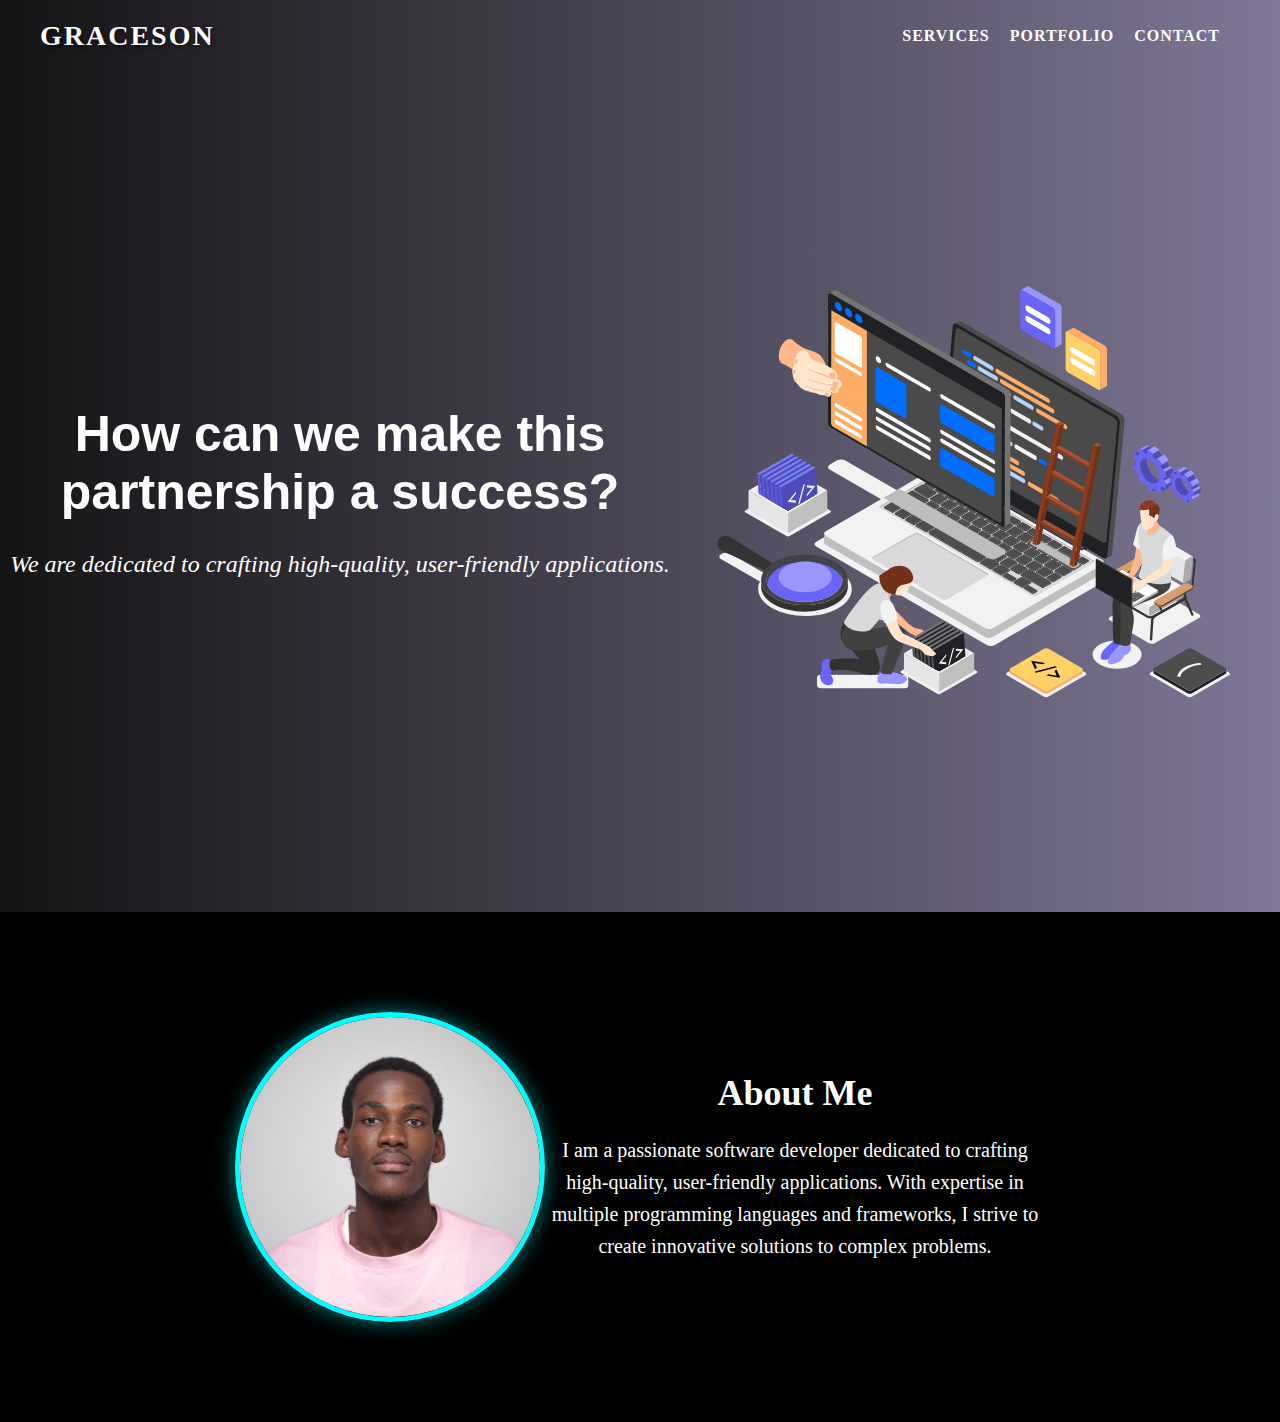
==== index.html @ 37f05775 "first commit" ====
<!DOCTYPE html>
<html lang="en">
  <head>
    <meta charset="UTF-8" />
    <meta name="viewport" content="width=device-width, initial-scale=1.0" />
    <title>Software Development Company</title>
    <link rel="stylesheet" href="style.css" />
  </head>
  <body>
    <header>
      <div class="logo">Graceson</div>
      <nav>
        <ul>
          <li><a href="#services">Services</a></li>
          <li><a href="#portfolio">Portfolio</a></li>
          <li><a href="#contact">Contact</a></li>
        </ul>
      </nav>
    </header>

    <section class="hero">
      <div class="hero-content">
        <div class="hero-text">
          <h1>How can we make this partnership a success?</h1>
          <p>
            We are dedicated to crafting high-quality, user-friendly
            applications.
          </p>
        </div>

        <img
          src="./images/26760925_2112.i301.031.S.m004.c13.UI and UX designers concepts isometric composition.svg"
          alt=""
        />
      </div>
    </section>

    <section class="about">
      <div class="about-container">
        <div class="about-content">
          <div class="about-text">
            <h2>About Me</h2>
            <p>
              I am a passionate software developer dedicated to crafting
              high-quality, user-friendly applications. With expertise in
              multiple programming languages and frameworks, I strive to create
              innovative solutions to complex problems.
            </p>
          </div>
          <div class="about-image">
            <img src="./images/zz-5 copy.jpg" alt="About Image" />
          </div>
        </div>
      </div>
    </section>

    <script src="./script.js"></script>
  </body>
</html>
---- style.css ----
body,
ul {
  margin: 0;
  padding: 0;
}

header {
  background: linear-gradient(to right, #141314, #7f7796);
  color: #fff;
  padding: 20px 40px;
  display: flex;
  align-items: center;
}

.logo {
  font-family: "Playfair Display", serif;
  font-size: 28px;
  font-weight: bold;
  text-transform: uppercase;
  letter-spacing: 2px;
  margin-right: auto;
  color: #fff;
  text-shadow: 2px 2px 4px rgba(0, 0, 0, 0.5);
  transition: color 0.3s ease, font-size 0.3s ease;
}

.logo:hover {
  color: #c0c0c0;
  font-size: 30px;
}

nav {
  margin-left: auto;
}

nav ul {
  list-style-type: none;
  display: flex;
}

nav ul li {
  margin-right: 20px;
}

nav ul li a {
  color: #fff;
  text-decoration: none;
  font-family: "Times New Roman", Times, serif;
  font-size: 16px;
  font-weight: bold;
  text-transform: uppercase;
  letter-spacing: 1px;
  transition: color 0.3s ease;
}

nav ul li a:hover {
  color: #c0c0c0;
}

.hero {
  background: linear-gradient(to right, #141314, #7f7796);
  color: #fff;
  padding: 120px 0;
  text-align: center;
  position: relative;
}

.hero-content {
  position: relative;
  z-index: 1;
  display: flex;
  align-items: center;
}

.hero-content h1 {
  font-size: 50px;
  font-weight: bold;
  font-family: "Gill Sans", "Gill Sans MT", Calibri, "Trebuchet MS", sans-serif;
  margin-bottom: 20px;
}

.hero-content p {
  font-size: 24px;
  font-style: italic;
  line-height: 1.6;
  margin-bottom: 30px;
}

.hero-content img {
  object-fit: contain;
  width: 600px;
  height: 600px;
}

.about {
  background-color: #000000;
  color: #fff;
  padding: 100px 0;
}

.about-container {
  max-width: 1200px;
  margin: 0 auto;
  display: flex;
  justify-content: center;
}

.about-content {
  display: flex;
  align-items: center;
  justify-content: space-between;
  flex-direction: row-reverse;
}

.about-text {
  max-width: 500px;
  text-align: center;
}

.about-text h2 {
  font-size: 36px;
  margin-bottom: 20px;
}

.about-text p {
  font-size: 20px;
  line-height: 1.6;
  margin-bottom: 30px;
}

.about-image {
  width: 300px;
  height: 300px;
  overflow: hidden;
  border-radius: 50%;
  border: 5px solid #00ffff;
  box-shadow: 0 0 20px rgba(0, 255, 255, 0.5);
}

.about-image img {
  width: 100%;
  height: 100%;
  object-fit: cover;
}

/* Media Query for screens with a minimum width of 1281 pixels */
@media only screen and (min-width: 1281px) {
  /* Add styles for screens with a width of 1281px or larger */
}

/* Media Query for screens with a width between 1025px and 1280px */
@media only screen and (min-width: 1025px) and (max-width: 1280px) {
  /* Add styles for screens with a width between 1025px and 1280px */
}

/* Media Query for screens with a width between 768px and 1024px */
@media only screen and (min-width: 768px) and (max-width: 1024px) {
  /* Add styles for screens with a width between 768px and 1024px */
}

/* Media Query for screens with a width between 768px and 1024px in landscape orientation */
@media (min-width: 768px) and (max-width: 1024px) and (orientation: landscape) {
  /* Add styles for screens with a width between 768px and 1024px in landscape orientation */
}

/* Media Query for screens with a width between 481px and 767px */
@media only screen and (min-width: 481px) and (max-width: 767px) {
  header {
    padding: 20px 10px; /* Adjust padding for smaller screens */
  }
}

/* Media Query for screens with a width between 320px and 480px */
@media only screen and (min-width: 320px) and (max-width: 480px) {
  header {
    flex-direction: column;
    align-items: flex-start;
    padding: 20px;
  }
}
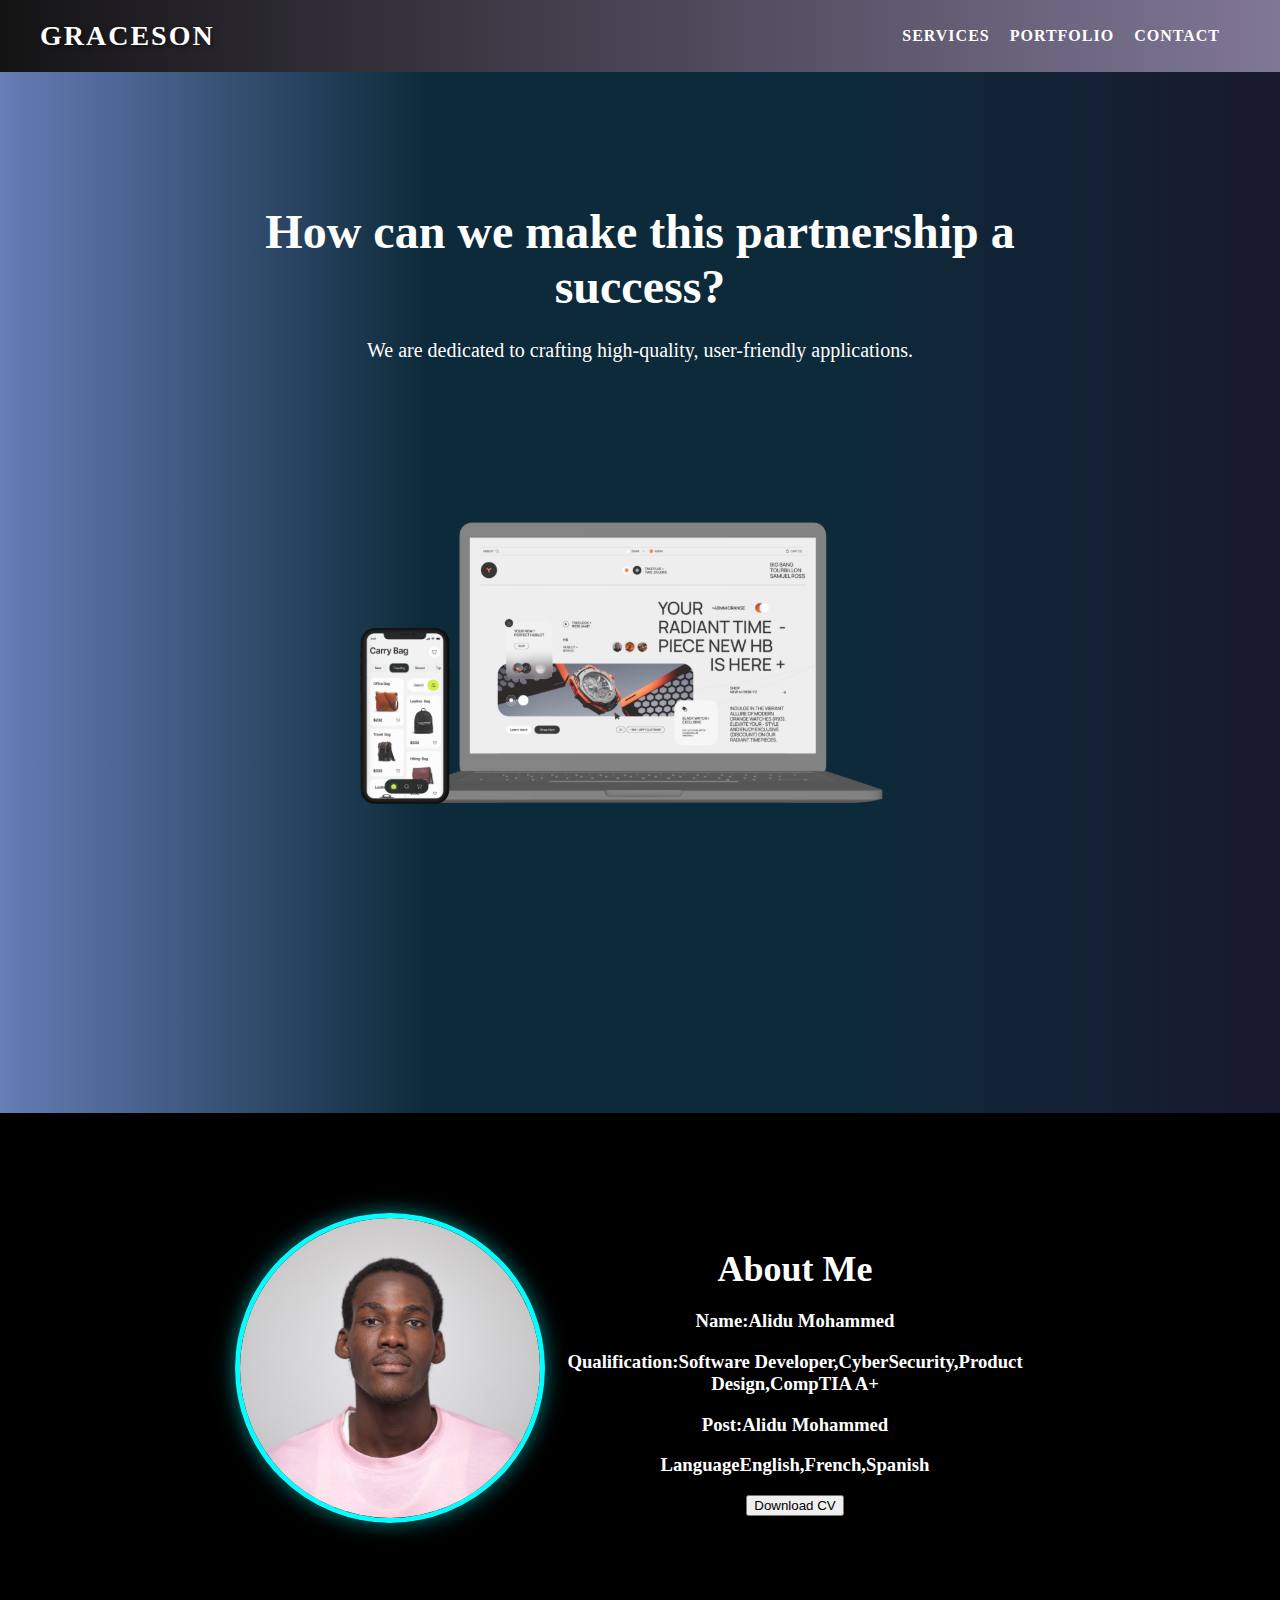
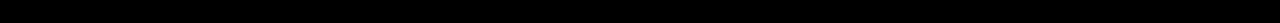
==== commit dfccc7a8: ""second commit"" ====
--- a/index.html
+++ b/index.html
@@ -27,11 +27,10 @@
             applications.
           </p>
         </div>
-
-        <img
-          src="./images/26760925_2112.i301.031.S.m004.c13.UI and UX designers concepts isometric composition.svg"
-          alt=""
-        />
+        <div class="hero-image">
+          <img src="./images/Rectangle.svg" alt="">
+        <img src="./images/Rectangle (1).svg" alt="" id="img1">
+        </div>
       </div>
     </section>
 
@@ -40,6 +39,12 @@
         <div class="about-content">
           <div class="about-text">
             <h2>About Me</h2>
+            <h3><Span>Name:</Span>Alidu Mohammed</h3>
+            <h3><Span>Qualification:</Span>Software Developer,CyberSecurity,Product Design,CompTIA A+</h3>
+            <h3><Span>Post:</Span>Alidu Mohammed</h3>
+            <h3><Span>Language</Span>English,French,Spanish</h3>
+            <button>Download CV</button>
+
             <p>
               I am a passionate software developer dedicated to crafting
               high-quality, user-friendly applications. With expertise in
@@ -47,6 +52,7 @@
               innovative solutions to complex problems.
             </p>
           </div>
+
           <div class="about-image">
             <img src="./images/zz-5 copy.jpg" alt="About Image" />
           </div>
--- a/style.css
+++ b/style.css
@@ -58,38 +58,55 @@
 }
 
 .hero {
-  background: linear-gradient(to right, #141314, #7f7796);
-  color: #fff;
-  padding: 120px 0;
+  background: linear-gradient(
+    to right,
+    #667db6,
+    #0d2a3a,
+    #0d2a3a,
+    #19192e
+  ); 
+  color: #fff; 
+  padding: 100px 0;
   text-align: center;
   position: relative;
 }
 
 .hero-content {
+  max-width: 800px;
+  margin: 0 auto;
   position: relative;
   z-index: 1;
-  display: flex;
-  align-items: center;
 }
 
 .hero-content h1 {
-  font-size: 50px;
+  font-size: 48px;
   font-weight: bold;
-  font-family: "Gill Sans", "Gill Sans MT", Calibri, "Trebuchet MS", sans-serif;
   margin-bottom: 20px;
 }
 
 .hero-content p {
-  font-size: 24px;
-  font-style: italic;
+  font-size: 20px;
   line-height: 1.6;
-  margin-bottom: 30px;
+  margin-bottom: 40px;
+}
+
+.hero-content .hero-image {
+  display: flex;
+  justify-content: center;
 }
 
 .hero-content img {
-  object-fit: contain;
-  width: 600px;
-  height: 600px;
+  max-width: 85%;
+  height: auto;
+  margin: 0 5px;
+}
+
+.hero-content #img1 {
+  max-width: 30%;
+  position: absolute;
+  top: 50%;
+  left: 5%;
+  z-index: 1;
 }
 
 .about {
@@ -99,7 +116,7 @@
 }
 
 .about-container {
-  max-width: 1200px;
+  max-width: 1250px;
   margin: 0 auto;
   display: flex;
   justify-content: center;
@@ -113,8 +130,10 @@
 }
 
 .about-text {
+  max-height: 300px;
   max-width: 500px;
   text-align: center;
+  overflow: auto;
 }
 
 .about-text h2 {
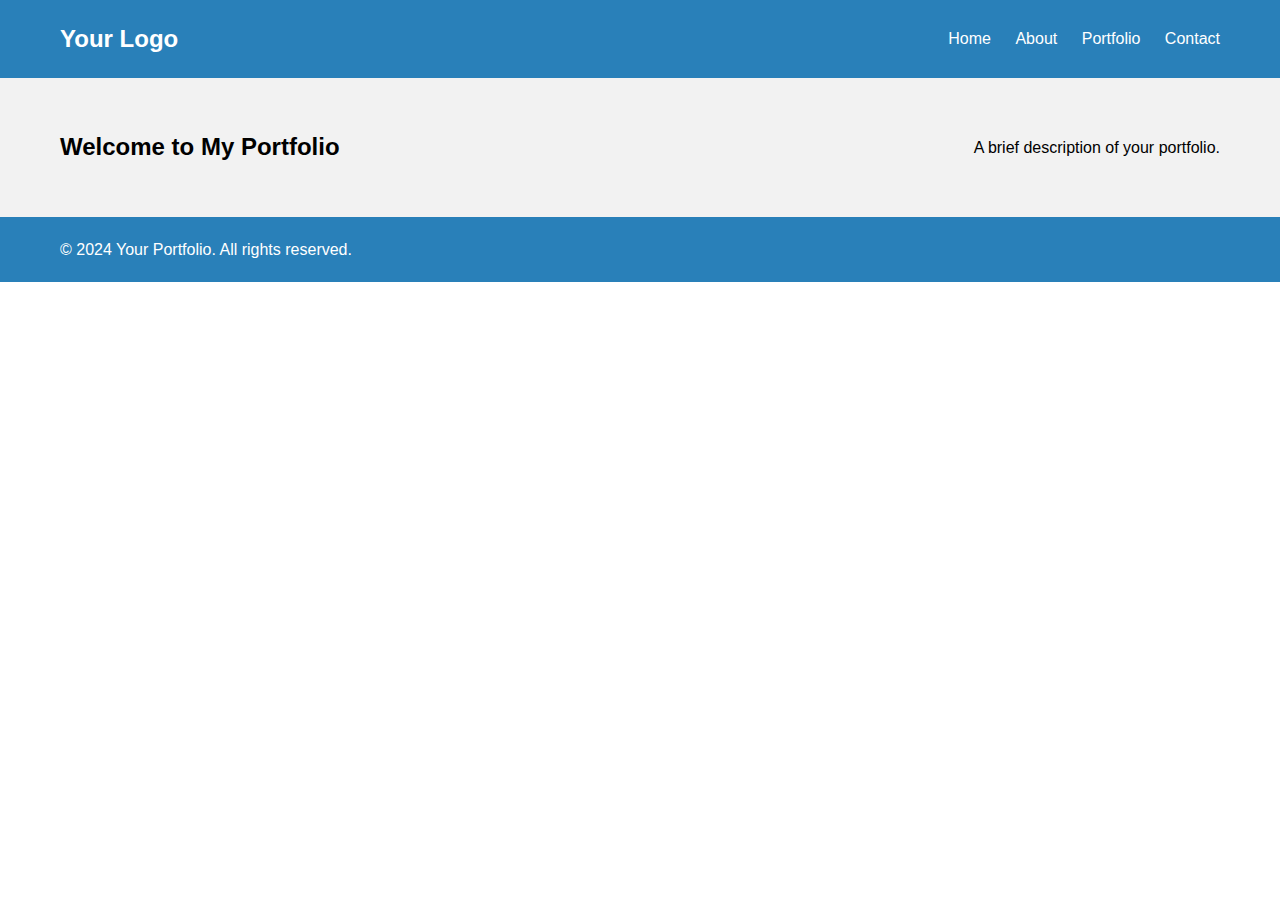
==== commit c50928de: ""Fourth commit"" ====
--- a/index.html
+++ b/index.html
@@ -1,65 +1,38 @@
 <!DOCTYPE html>
 <html lang="en">
-  <head>
-    <meta charset="UTF-8" />
-    <meta name="viewport" content="width=device-width, initial-scale=1.0" />
-    <title>Software Development Company</title>
-    <link rel="stylesheet" href="style.css" />
-  </head>
-  <body>
-    <header>
-      <div class="logo">Graceson</div>
-      <nav>
-        <ul>
-          <li><a href="#services">Services</a></li>
-          <li><a href="#portfolio">Portfolio</a></li>
-          <li><a href="#contact">Contact</a></li>
-        </ul>
-      </nav>
-    </header>
+<head>
+    <meta charset="UTF-8">
+    <meta name="viewport" content="width=device-width, initial-scale=1.0">
+    <title>Your Portfolio</title>
+    <link rel="stylesheet" href="styles.css">
+</head>
+<body>
+  <header>
+    <div class="container">
+        <a href="#" class="logo">Your Logo</a>
+        <nav>
+            <ul>
+                <li><a href="#home">Home</a></li>
+                <li><a href="#about">About</a></li>
+                <li><a href="#portfolio">Portfolio</a></li>
+                <li><a href="#contact">Contact</a></li>
+            </ul>
+        </nav>
+    </div>
+</header>
+
 
     <section class="hero">
-      <div class="hero-content">
-        <div class="hero-text">
-          <h1>How can we make this partnership a success?</h1>
-          <p>
-            We are dedicated to crafting high-quality, user-friendly
-            applications.
-          </p>
+        <div class="container">
+            <h2>Welcome to My Portfolio</h2>
+            <p>A brief description of your portfolio.</p>
         </div>
-        <div class="hero-image">
-          <img src="./images/Rectangle.svg" alt="">
-        <img src="./images/Rectangle (1).svg" alt="" id="img1">
-        </div>
-      </div>
     </section>
 
-    <section class="about">
-      <div class="about-container">
-        <div class="about-content">
-          <div class="about-text">
-            <h2>About Me</h2>
-            <h3><Span>Name:</Span>Alidu Mohammed</h3>
-            <h3><Span>Qualification:</Span>Software Developer,CyberSecurity,Product Design,CompTIA A+</h3>
-            <h3><Span>Post:</Span>Alidu Mohammed</h3>
-            <h3><Span>Language</Span>English,French,Spanish</h3>
-            <button>Download CV</button>
-
-            <p>
-              I am a passionate software developer dedicated to crafting
-              high-quality, user-friendly applications. With expertise in
-              multiple programming languages and frameworks, I strive to create
-              innovative solutions to complex problems.
-            </p>
-          </div>
-
-          <div class="about-image">
-            <img src="./images/zz-5 copy.jpg" alt="About Image" />
-          </div>
+    <footer>
+        <div class="container">
+            <p>&copy; 2024 Your Portfolio. All rights reserved.</p>
         </div>
-      </div>
-    </section>
-
-    <script src="./script.js"></script>
-  </body>
+    </footer>
+</body>
 </html>
--- a/styles.css
+++ b/styles.css
@@ -0,0 +1,99 @@
+/* Reset and Global Styles */
+* {
+    box-sizing: border-box;
+    margin: 0;
+    padding: 0;
+}
+
+body {
+    font-family: Arial, sans-serif;
+    line-height: 1.6;
+}
+
+header {
+    background-color: #2980b9; /* Calming shade of blue */
+    color: #fff;
+    padding: 20px 0;
+}
+
+.container {
+    display: flex;
+    justify-content: space-between;
+    align-items: center;
+    max-width: 1200px;
+    margin: 0 auto;
+    padding: 0 20px;
+}
+
+.logo {
+    font-size: 24px;
+    font-weight: bold;
+    color: #fff;
+    text-decoration: none;
+}
+
+nav ul {
+    list-style-type: none;
+    margin: 0;
+    padding: 0;
+}
+
+nav ul li {
+    display: inline;
+    margin-right: 20px;
+}
+
+nav ul li:last-child {
+    margin-right: 0;
+}
+
+nav ul li a {
+    color: #fff;
+    text-decoration: none;
+    font-size: 16px;
+    transition: color 0.3s ease;
+}
+
+nav ul li a:hover {
+    color: #ccc;
+}
+
+/* Responsive Navigation */
+@media (max-width: 768px) {
+    .container {
+        flex-direction: column;
+        align-items: flex-start;
+    }
+
+    .logo {
+        margin-bottom: 10px;
+    }
+
+    nav {
+        margin-top: 20px;
+    }
+
+    nav ul {
+        display: flex;
+        flex-direction: column;
+    }
+
+    nav ul li {
+        margin-right: 0;
+        margin-bottom: 10px;
+    }
+}
+
+
+.hero {
+    background-color: #f2f2f2;
+    padding: 50px 0;
+    text-align: center;
+}
+
+footer {
+    background-color: #2980b9; /* Calming shade of blue */
+    color: #fff;
+    padding: 20px 0;
+    text-align: center;
+}
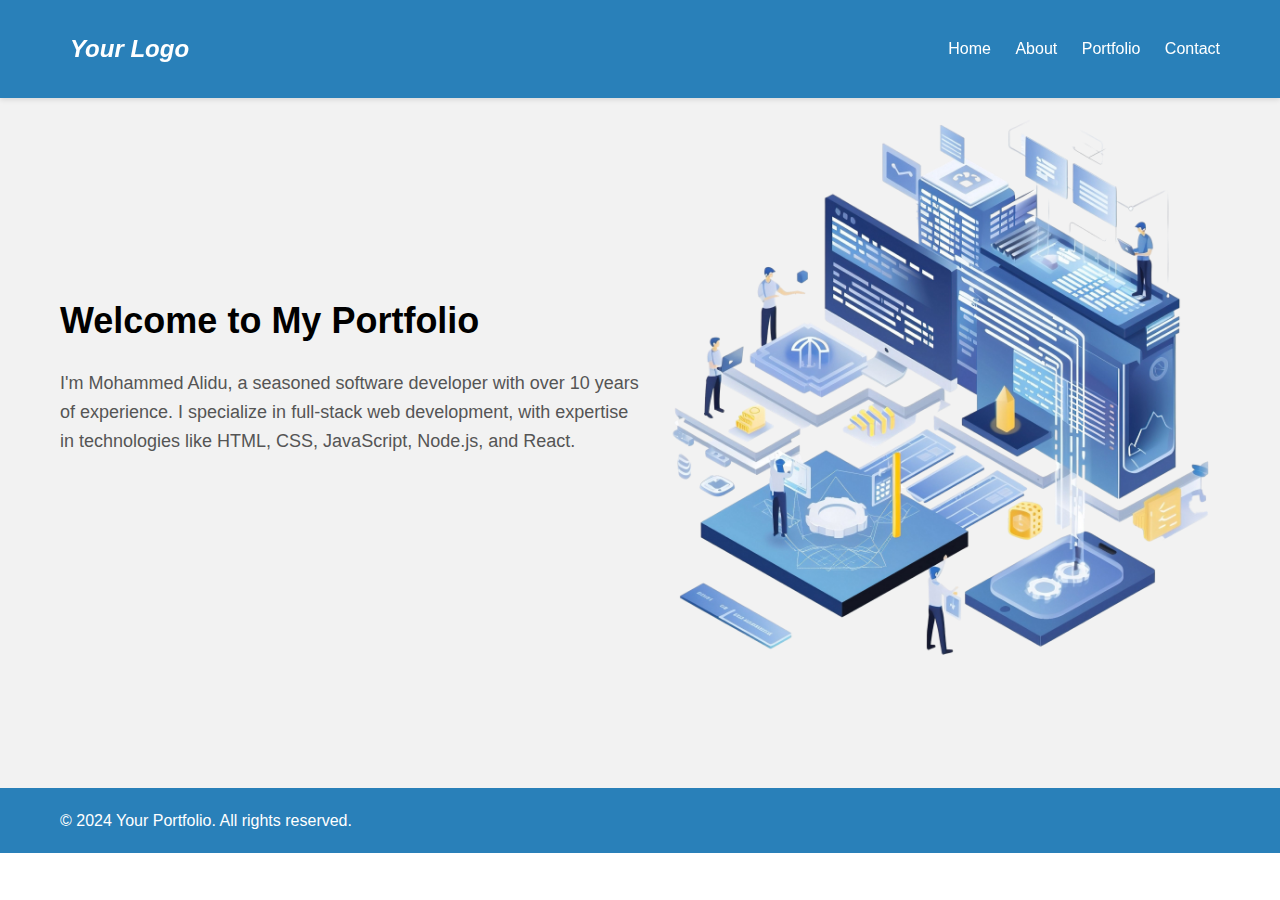
==== commit 2dd61c88: ""fifth commit"" ====
--- a/index.html
+++ b/index.html
@@ -1,38 +1,47 @@
 <!DOCTYPE html>
 <html lang="en">
-<head>
-    <meta charset="UTF-8">
-    <meta name="viewport" content="width=device-width, initial-scale=1.0">
+  <head>
+    <meta charset="UTF-8" />
+    <meta name="viewport" content="width=device-width, initial-scale=1.0" />
     <title>Your Portfolio</title>
-    <link rel="stylesheet" href="styles.css">
-</head>
-<body>
-  <header>
-    <div class="container">
+    <link rel="stylesheet" href="styles.css" />
+  </head>
+  <body>
+    <header>
+      <div class="container">
         <a href="#" class="logo">Your Logo</a>
         <nav>
-            <ul>
-                <li><a href="#home">Home</a></li>
-                <li><a href="#about">About</a></li>
-                <li><a href="#portfolio">Portfolio</a></li>
-                <li><a href="#contact">Contact</a></li>
-            </ul>
+          <ul>
+            <li><a href="#home">Home</a></li>
+            <li><a href="#about">About</a></li>
+            <li><a href="#portfolio">Portfolio</a></li>
+            <li><a href="#contact">Contact</a></li>
+          </ul>
         </nav>
-    </div>
-</header>
-
+      </div>
+    </header>
 
     <section class="hero">
-        <div class="container">
-            <h2>Welcome to My Portfolio</h2>
-            <p>A brief description of your portfolio.</p>
+      <div class="container">
+        <div class="hero-content">
+          <h1>Welcome to My Portfolio</h1>
+          <p>
+            I'm Mohammed Alidu, a seasoned software developer with over 10 years
+            of experience. I specialize in full-stack web development, with
+            expertise in technologies like HTML, CSS, JavaScript, Node.js, and
+            React.
+          </p>
         </div>
+        <div class="hero-image">
+          <img src="./images/—Pngtree—software development isometric web concept_14702093.png" alt="Developer Image" />
+        </div>
+      </div>
     </section>
 
     <footer>
-        <div class="container">
-            <p>&copy; 2024 Your Portfolio. All rights reserved.</p>
-        </div>
+      <div class="container">
+        <p>&copy; 2024 Your Portfolio. All rights reserved.</p>
+      </div>
     </footer>
-</body>
+  </body>
 </html>
--- a/styles.css
+++ b/styles.css
@@ -6,14 +6,24 @@
 }
 
 body {
-    font-family: Arial, sans-serif;
+    font-family: 'Segoe UI', Tahoma, Geneva, Verdana, sans-serif; /* Cohesive font family */
+    font-size: 16px; /* Cohesive font size */
+    font-weight: 400; /* Cohesive font weight */
+    font-style: normal; /* Cohesive font style */
     line-height: 1.6;
 }
 
+/* Header Styles */
 header {
+    position: fixed; /* Fixed position */
+    top: 0;
+    left: 0;
+    width: 100%;
     background-color: #2980b9; /* Calming shade of blue */
     color: #fff;
     padding: 20px 0;
+    box-shadow: 0 2px 5px rgba(0, 0, 0, 0.1); /* Adding a subtle shadow for depth */
+    z-index: 1000; /* Ensuring the header stays on top */
 }
 
 .container {
@@ -26,10 +36,17 @@
 }
 
 .logo {
-    font-size: 24px;
-    font-weight: bold;
+    font-size: 24px; /* Cohesive font size */
+    font-weight: 600; /* Cohesive font weight */
+    font-style: italic; /* Cohesive font style */
     color: #fff;
     text-decoration: none;
+    padding: 10px; /* Adding padding around the logo */
+}
+
+nav {
+    flex-grow: 1; /* Navigation takes remaining space */
+    text-align: right; /* Aligning navigation items to the right */
 }
 
 nav ul {
@@ -40,18 +57,19 @@
 
 nav ul li {
     display: inline;
-    margin-right: 20px;
+    margin-left: 20px; /* Adding margin between navigation items */
 }
 
-nav ul li:last-child {
-    margin-right: 0;
+nav ul li:first-child {
+    margin-left: 0; /* Removing margin from the first navigation item */
 }
 
 nav ul li a {
     color: #fff;
     text-decoration: none;
-    font-size: 16px;
     transition: color 0.3s ease;
+    font-weight: 400; /* Cohesive font weight */
+    font-style: normal; /* Cohesive font style */
 }
 
 nav ul li a:hover {
@@ -63,6 +81,7 @@
     .container {
         flex-direction: column;
         align-items: flex-start;
+        padding: 0 10px; /* Adjusting padding for smaller screens */
     }
 
     .logo {
@@ -71,24 +90,71 @@
 
     nav {
         margin-top: 20px;
+        text-align: center; /* Centering navigation items on smaller screens */
     }
 
     nav ul {
         display: flex;
-        flex-direction: column;
+        justify-content: center; /* Centering navigation items */
     }
 
     nav ul li {
-        margin-right: 0;
-        margin-bottom: 10px;
+        margin: 0 10px; /* Adding margin around navigation items */
+    }
+
+    .hero {
+        padding: 80px 20px; /* Adjusting padding for larger screens */
+    }
+
+    .hero-content {
+        flex-basis: 50%; /* Half width on larger screens */
+        margin-right: 40px; /* Adding more space between content and image */
+    }
+
+    .hero-image {
+        flex-basis: 50%; /* Half width on larger screens */
     }
 }
 
 
+
+
+/* Hero Section Styles */
 .hero {
     background-color: #f2f2f2;
-    padding: 50px 0;
-    text-align: center;
+    padding: 100px 20px;
+    display: flex;
+    flex-wrap: wrap; /* Allowing items to wrap on smaller screens */
+    align-items: center;
+}
+
+.hero-content {
+    flex-basis: 100%; /* Full width on smaller screens */
+    max-width: 600px;
+    margin-bottom: 20px; /* Adding margin between content and image */
+}
+
+.hero-content h1 {
+    font-size: 36px;
+    font-weight: 600;
+    margin-bottom: 20px;
+}
+
+.hero-content p {
+    font-size: 18px;
+    font-weight: 400;
+    margin-bottom: 20px;
+    color: #555;
+}
+
+.hero-image {
+    flex-basis: 100%; /* Full width on smaller screens */
+    text-align: center; /* Centering the image */
+}
+
+.hero-image img {
+    max-width: 100%;
+    height: auto;
 }
 
 footer {
